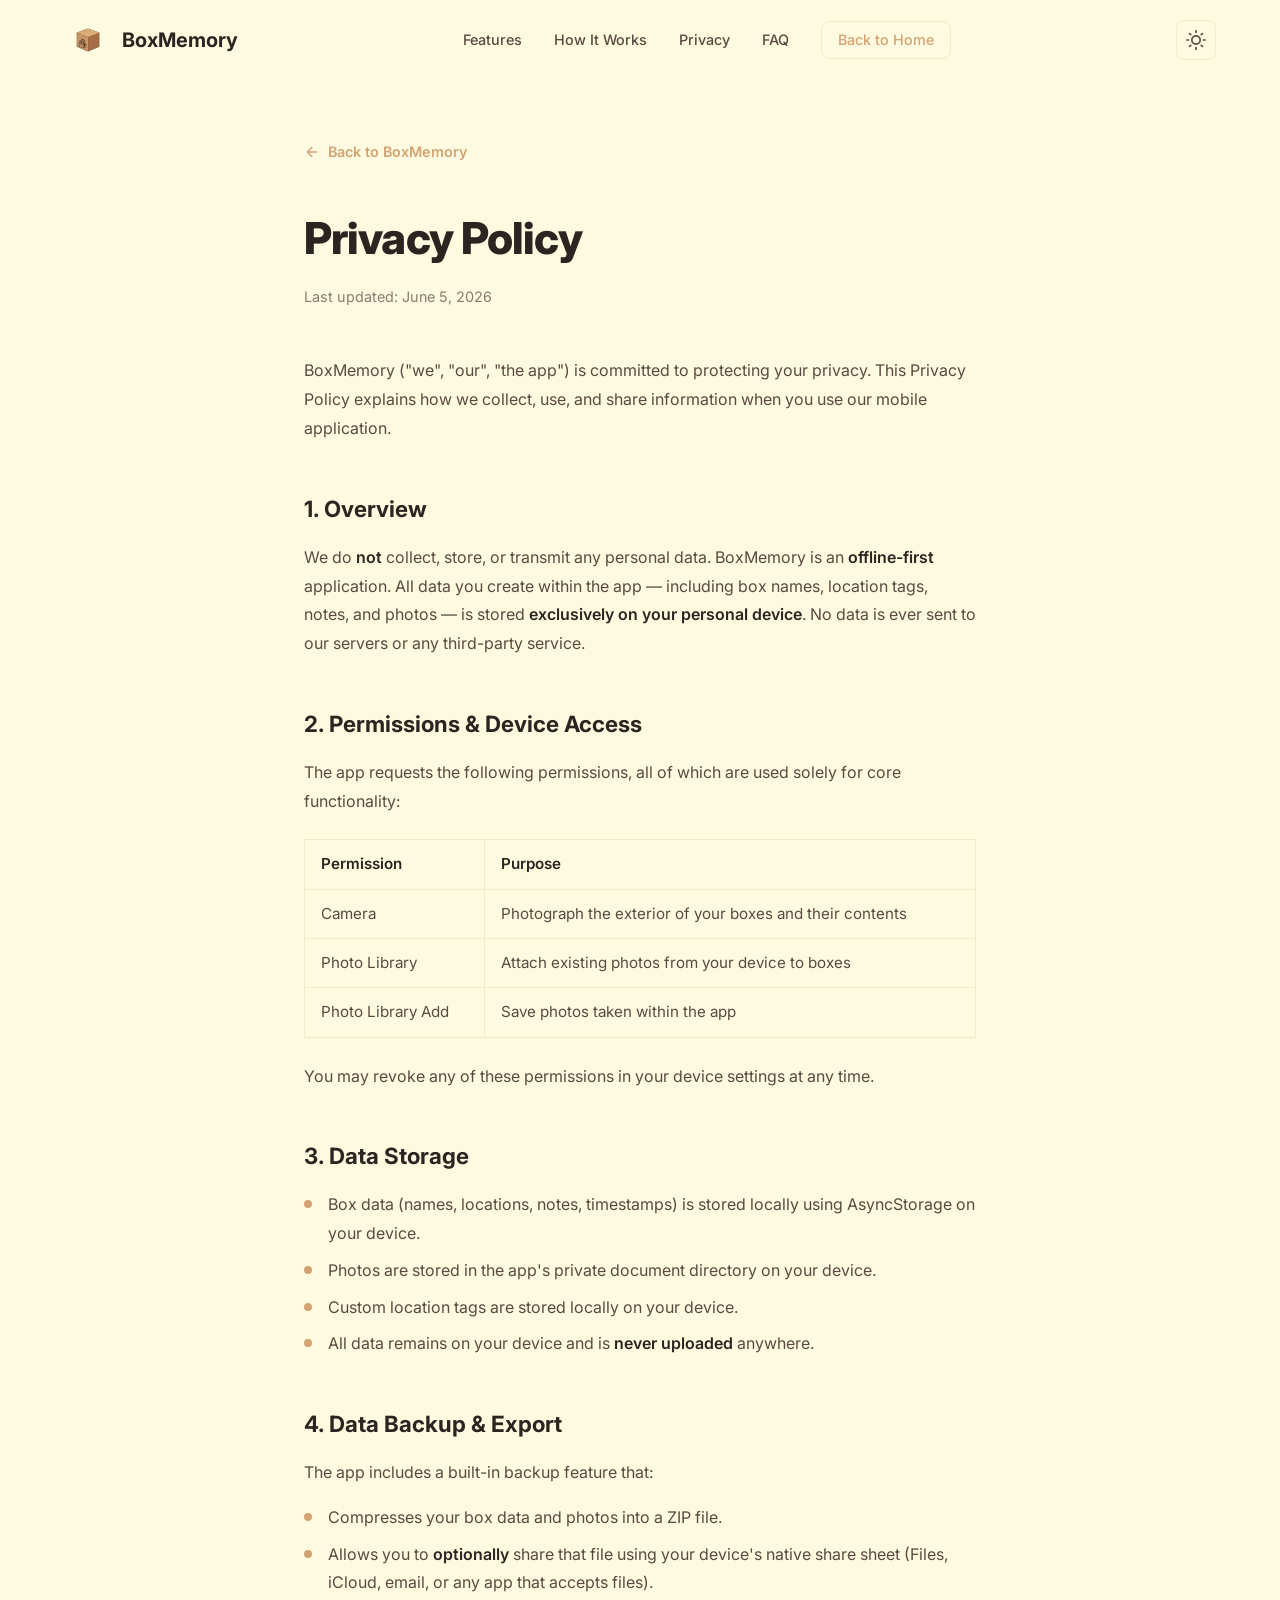
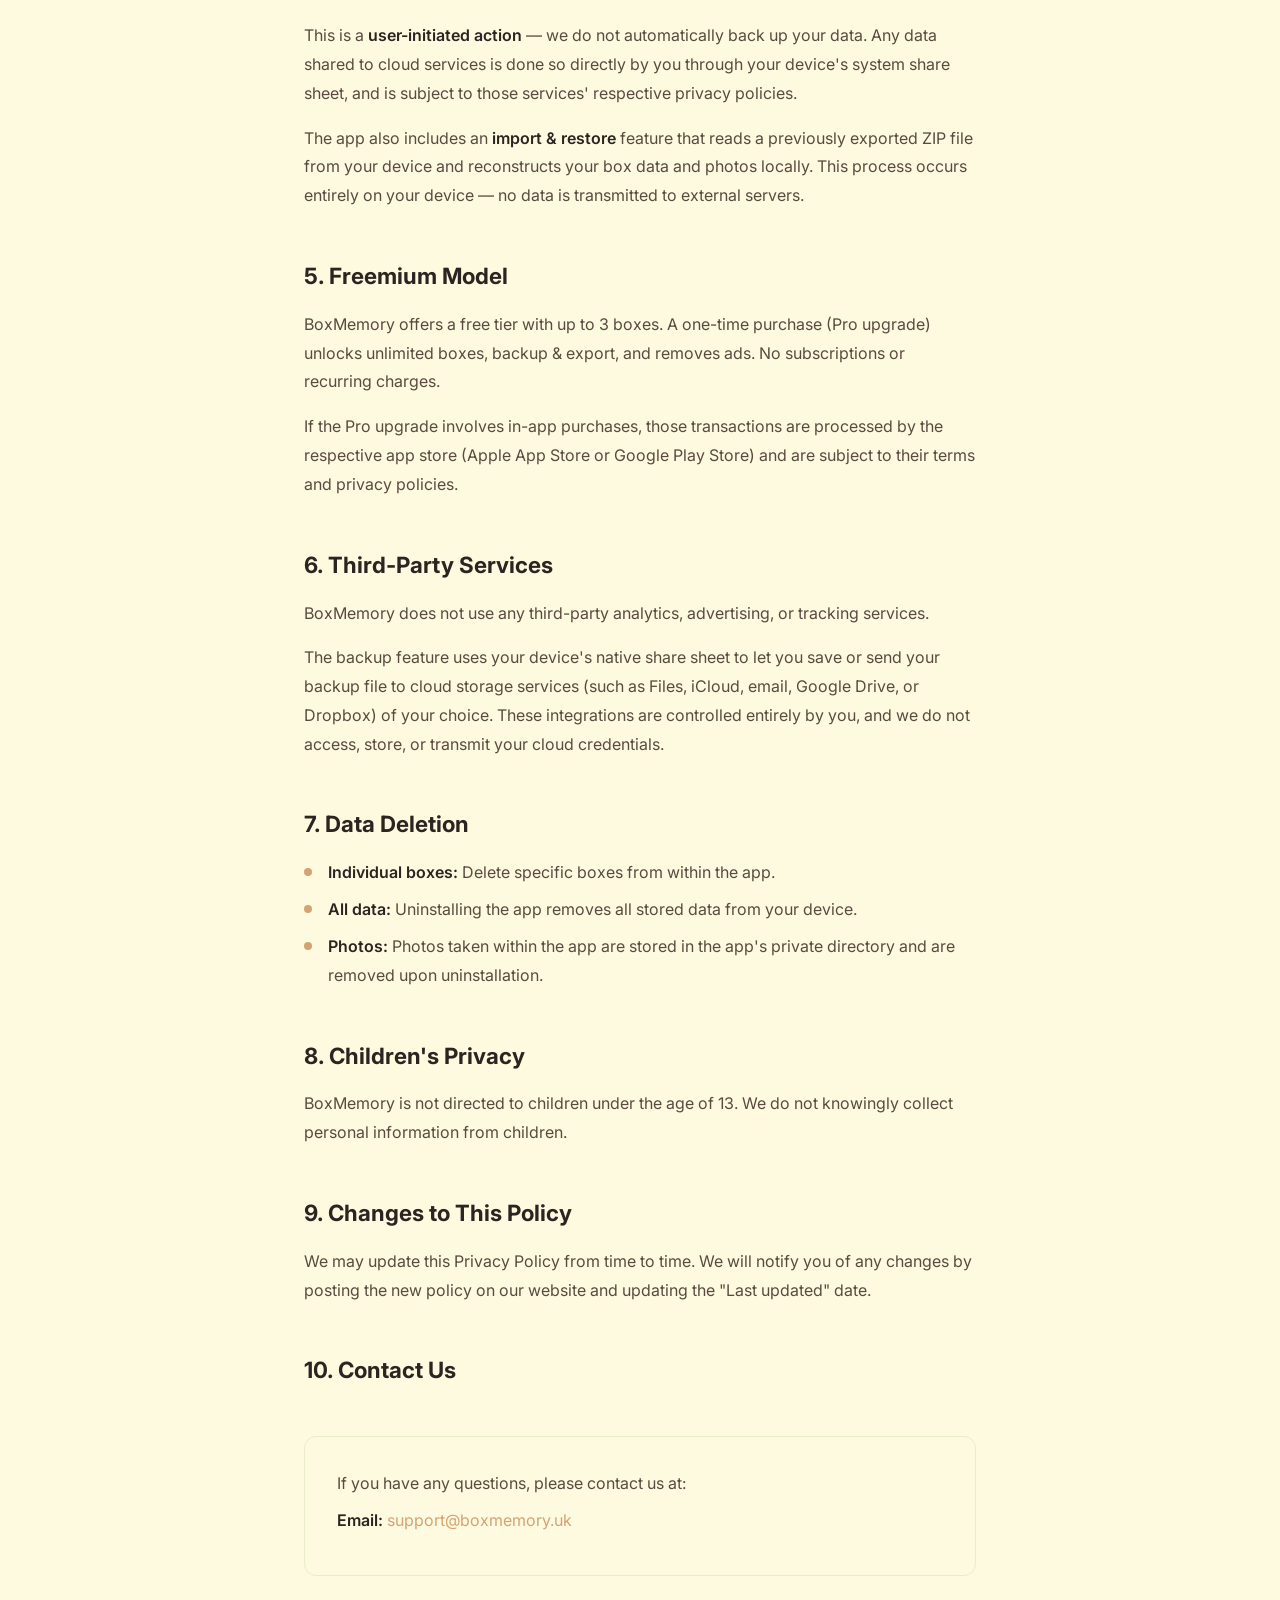
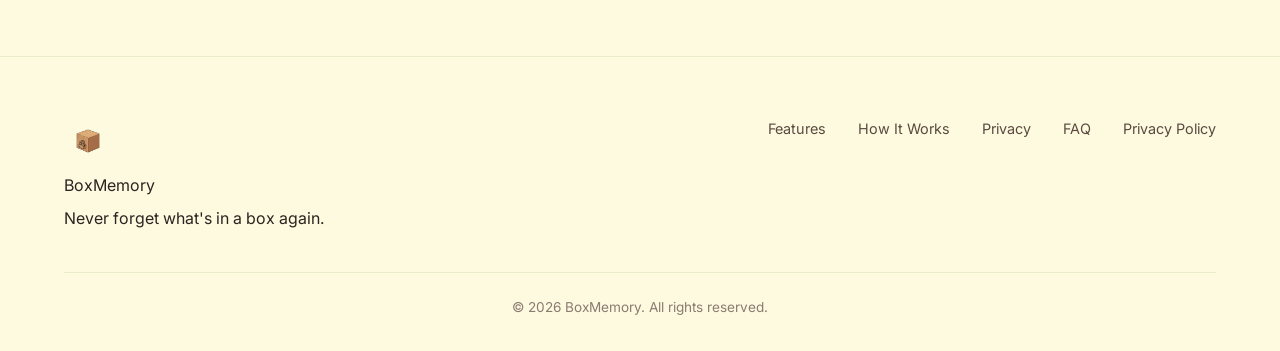
==== privacy-policy.html @ 11c99234 "Initial commit: BoxMemory landing page" ====
<!DOCTYPE html>
<html lang="en">
<head>
    <meta charset="UTF-8">
    <meta name="viewport" content="width=device-width, initial-scale=1.0">
    <title>Privacy Policy — BoxMemory</title>
    <meta name="description" content="BoxMemory Privacy Policy. Learn how we handle your data.">
    <link rel="preconnect" href="https://fonts.googleapis.com">
    <link rel="preconnect" href="https://fonts.gstatic.com" crossorigin>
    <link href="https://fonts.googleapis.com/css2?family=Inter:wght@400;500;600;700;800&display=swap" rel="stylesheet">
    <link rel="stylesheet" href="styles.css">
    <link rel="icon" href="favicon.ico">
    <meta name="theme-color" content="#f5f0ea">
    <meta name="apple-mobile-web-app-status-bar-style" content="black-translucent">
    <meta name="msapplication-TileColor" content="#f5f0ea">
    <style>
        .privacy-policy-page {
            padding: 140px 0 80px;
            min-height: 100vh;
        }

        .privacy-policy-container {
            max-width: 720px;
            margin: 0 auto;
            padding: 0 24px;
        }

        .privacy-policy-back {
            display: inline-flex;
            align-items: center;
            gap: 8px;
            color: var(--accent);
            font-size: 0.9rem;
            font-weight: 600;
            margin-bottom: 40px;
            transition: var(--transition);
        }

        .privacy-policy-back:hover {
            color: var(--accent-light);
        }

        .privacy-policy-title {
            font-size: clamp(2rem, 4vw, 2.75rem);
            font-weight: 800;
            letter-spacing: -0.02em;
            margin-bottom: 12px;
        }

        .privacy-policy-updated {
            font-size: 0.9rem;
            color: var(--text-muted);
            margin-bottom: 48px;
        }

        .privacy-policy-content h2 {
            font-size: 1.4rem;
            font-weight: 700;
            margin-top: 48px;
            margin-bottom: 16px;
            color: var(--text-primary);
        }

        .privacy-policy-content p {
            font-size: 1rem;
            color: var(--text-secondary);
            line-height: 1.8;
            margin-bottom: 16px;
        }

        .privacy-policy-content ul {
            list-style: none;
            padding: 0;
            margin-bottom: 24px;
        }

        .privacy-policy-content ul li {
            position: relative;
            padding-left: 24px;
            font-size: 1rem;
            color: var(--text-secondary);
            line-height: 1.8;
            margin-bottom: 8px;
        }

        .privacy-policy-content ul li::before {
            content: '';
            position: absolute;
            left: 0;
            top: 10px;
            width: 8px;
            height: 8px;
            background: var(--accent);
            border-radius: 50%;
        }

        .privacy-policy-content strong {
            color: var(--text-primary);
            font-weight: 600;
        }

        .privacy-policy-content table {
            width: 100%;
            border-collapse: collapse;
            margin: 24px 0;
            font-size: 0.95rem;
        }

        .privacy-policy-content th {
            text-align: left;
            padding: 12px 16px;
            background: var(--bg-card);
            color: var(--text-primary);
            font-weight: 600;
            border: 1px solid var(--border);
        }

        .privacy-policy-content td {
            padding: 12px 16px;
            border: 1px solid var(--border);
            color: var(--text-secondary);
        }

        .privacy-policy-contact {
            margin-top: 48px;
            padding: 32px;
            background: var(--bg-card);
            border: 1px solid var(--border);
            border-radius: var(--radius-md);
        }

        .privacy-policy-contact p {
            margin-bottom: 8px;
        }

        .privacy-policy-contact a {
            color: var(--accent);
            transition: var(--transition);
        }

        .privacy-policy-contact a:hover {
            color: var(--accent-light);
        }

        @media (max-width: 768px) {
            .privacy-policy-page {
                padding: 120px 0 60px;
            }

            .privacy-policy-content table {
                font-size: 0.85rem;
            }

            .privacy-policy-content th,
            .privacy-policy-content td {
                padding: 10px 12px;
            }

            .privacy-policy-contact {
                padding: 24px;
            }
        }
    </style>
</head>
<body>
    <!-- Navigation (same as main page) -->
    <nav class="nav">
        <div class="nav-container">
            <a href="index.html" class="nav-logo">
                <img src="assets/logo_pixel.png" alt="BoxMemory" class="nav-logo-img">
                <span class="nav-logo-text">BoxMemory</span>
            </a>
            <div class="nav-links">
                <a href="index.html#features">Features</a>
                <a href="index.html#how-it-works">How It Works</a>
                <a href="index.html#privacy">Privacy</a>
                <a href="index.html#faq">FAQ</a>
                <a href="index.html" class="nav-link-privacy">Back to Home</a>
            </div>
            <button class="theme-toggle" aria-label="Toggle theme">
                <svg class="theme-icon-sun" width="20" height="20" viewBox="0 0 24 24" fill="none" stroke="currentColor" stroke-width="2" stroke-linecap="round" stroke-linejoin="round"><circle cx="12" cy="12" r="5"/><line x1="12" y1="1" x2="12" y2="3"/><line x1="12" y1="21" x2="12" y2="23"/><line x1="4.22" y1="4.22" x2="5.64" y2="5.64"/><line x1="18.36" y1="18.36" x2="19.78" y2="19.78"/><line x1="1" y1="12" x2="3" y2="12"/><line x1="21" y1="12" x2="23" y2="12"/><line x1="4.22" y1="19.78" x2="5.64" y2="18.36"/><line x1="18.36" y1="5.64" x2="19.78" y2="4.22"/></svg>
                <svg class="theme-icon-moon" width="20" height="20" viewBox="0 0 24 24" fill="none" stroke="currentColor" stroke-width="2" stroke-linecap="round" stroke-linejoin="round"><path d="M21 12.79A9 9 0 1 1 11.21 3 7 7 0 0 0 21 12.79z"/></svg>
            </button>
            <button class="nav-toggle" aria-label="Toggle menu">
                <span></span>
                <span></span>
                <span></span>
            </button>
        </div>
    </nav>

    <div class="privacy-policy-page">
        <div class="privacy-policy-container">
            <a href="index.html" class="privacy-policy-back">
                <svg width="16" height="16" viewBox="0 0 24 24" fill="none" stroke="currentColor" stroke-width="2" stroke-linecap="round" stroke-linejoin="round"><path d="M19 12H5M12 19l-7-7 7-7"/></svg>
                Back to BoxMemory
            </a>

            <h1 class="privacy-policy-title">Privacy Policy</h1>
            <p class="privacy-policy-updated">Last updated: June 5, 2026</p>

            <div class="privacy-policy-content">
                <p>BoxMemory ("we", "our", "the app") is committed to protecting your privacy. This Privacy Policy explains how we collect, use, and share information when you use our mobile application.</p>

                <h2>1. Overview</h2>
                <p>We do <strong>not</strong> collect, store, or transmit any personal data. BoxMemory is an <strong>offline-first</strong> application. All data you create within the app — including box names, location tags, notes, and photos — is stored <strong>exclusively on your personal device</strong>. No data is ever sent to our servers or any third-party service.</p>

                <h2>2. Permissions &amp; Device Access</h2>
                <p>The app requests the following permissions, all of which are used solely for core functionality:</p>
                <table>
                    <thead>
                        <tr>
                            <th>Permission</th>
                            <th>Purpose</th>
                        </tr>
                    </thead>
                    <tbody>
                        <tr>
                            <td>Camera</td>
                            <td>Photograph the exterior of your boxes and their contents</td>
                        </tr>
                        <tr>
                            <td>Photo Library</td>
                            <td>Attach existing photos from your device to boxes</td>
                        </tr>
                        <tr>
                            <td>Photo Library Add</td>
                            <td>Save photos taken within the app</td>
                        </tr>
                    </tbody>
                </table>
                <p>You may revoke any of these permissions in your device settings at any time.</p>

                <h2>3. Data Storage</h2>
                <ul>
                    <li>Box data (names, locations, notes, timestamps) is stored locally using AsyncStorage on your device.</li>
                    <li>Photos are stored in the app's private document directory on your device.</li>
                    <li>Custom location tags are stored locally on your device.</li>
                    <li>All data remains on your device and is <strong>never uploaded</strong> anywhere.</li>
                </ul>

                <h2>4. Data Backup &amp; Export</h2>
                <p>The app includes a built-in backup feature that:</p>
                <ul>
                    <li>Compresses your box data and photos into a ZIP file.</li>
                    <li>Allows you to <strong>optionally</strong> share that file using your device's native share sheet (Files, iCloud, email, or any app that accepts files).</li>
                </ul>
                <p>This is a <strong>user-initiated action</strong> — we do not automatically back up your data. Any data shared to cloud services is done so directly by you through your device's system share sheet, and is subject to those services' respective privacy policies.</p>
                <p>The app also includes an <strong>import &amp; restore</strong> feature that reads a previously exported ZIP file from your device and reconstructs your box data and photos locally. This process occurs entirely on your device — no data is transmitted to external servers.</p>

                <h2>5. Freemium Model</h2>
                <p>BoxMemory offers a free tier with up to 3 boxes. A one-time purchase (Pro upgrade) unlocks unlimited boxes, backup & export, and removes ads. No subscriptions or recurring charges.</p>
                <p>If the Pro upgrade involves in-app purchases, those transactions are processed by the respective app store (Apple App Store or Google Play Store) and are subject to their terms and privacy policies.</p>

                <h2>6. Third-Party Services</h2>
                <p>BoxMemory does not use any third-party analytics, advertising, or tracking services.</p>
                <p>The backup feature uses your device's native share sheet to let you save or send your backup file to cloud storage services (such as Files, iCloud, email, Google Drive, or Dropbox) of your choice. These integrations are controlled entirely by you, and we do not access, store, or transmit your cloud credentials.</p>

                <h2>7. Data Deletion</h2>
                <ul>
                    <li><strong>Individual boxes:</strong> Delete specific boxes from within the app.</li>
                    <li><strong>All data:</strong> Uninstalling the app removes all stored data from your device.</li>
                    <li><strong>Photos:</strong> Photos taken within the app are stored in the app's private directory and are removed upon uninstallation.</li>
                </ul>

                <h2>8. Children's Privacy</h2>
                <p>BoxMemory is not directed to children under the age of 13. We do not knowingly collect personal information from children.</p>

                <h2>9. Changes to This Policy</h2>
                <p>We may update this Privacy Policy from time to time. We will notify you of any changes by posting the new policy on our website and updating the "Last updated" date.</p>

                <h2>10. Contact Us</h2>
                <div class="privacy-policy-contact">
                    <p>If you have any questions, please contact us at:</p>
                    <p><strong>Email:</strong> <a href="mailto:support@boxmemory.uk">support@boxmemory.uk</a></p>
                </div>
            </div>
        </div>
    </div>

    <!-- Footer -->
    <footer class="footer">
        <div class="container">
            <div class="footer-content">
                <div class="footer-brand">
                    <img src="assets/logo_pixel.png" alt="BoxMemory" class="nav-logo-img">
                    <span class="nav-logo-text">BoxMemory</span>
                    <span class="nav-logo-text">Never forget what's in a box again.</span>
                </div>
                <div class="footer-links">
                    <a href="index.html#features">Features</a>
                    <a href="index.html#how-it-works">How It Works</a>
                    <a href="index.html#privacy">Privacy</a>
                    <a href="index.html#faq">FAQ</a>
                    <a href="privacy-policy.html">Privacy Policy</a>
                </div>
            </div>
            <div class="footer-bottom">
                <p>&copy; 2026 BoxMemory. All rights reserved.</p>
            </div>
        </div>
    </footer>

    <script src="script.js"></script>
</body>
</html>
---- styles.css ----
/* ─── Reset & Base ─── */
*, *::before, *::after {
    margin: 0;
    padding: 0;
    box-sizing: border-box;
}

:root {
    /* Dark theme (default) — matches app's DARK palette */
    --bg-primary: #1a1816;
    --bg-secondary: #2a2520;
    --bg-card: #2a2520;
    --bg-card-hover: #332e2a;
    --text-primary: #ccd5ae;
    --text-secondary: #9a9a7e;
    --text-muted: #6b6b58;
    --text-placeholder: #6b6b58;
    --accent: #d4a373;
    --accent-light: #e8c49a;
    --accent-dark: #b8895a;
    --accent-fg: #1a1816;
    --border: #3d3835;
    --border-hover: rgba(212, 163, 115, 0.35);
    --tag-bg: #3d3835;
    --tag-active-bg: #d4a373;
    --tag-active-text: #1a1816;
    --tag-text: #9a9a7e;
    --search-bg: #2a2520;
    --header-bg: #2a2520;
    --danger: #FF6B6B;
    --shadow-sm: 0 2px 8px rgba(0, 0, 0, 0.3);
    --shadow-md: 0 8px 32px rgba(0, 0, 0, 0.4);
    --shadow-lg: 0 16px 64px rgba(0, 0, 0, 0.5);
    --shadow-glow: 0 0 40px rgba(212, 163, 115, 0.15);
    --radius-sm: 8px;
    --radius-md: 12px;
    --radius-lg: 20px;
    --radius-xl: 28px;
    --font: 'Inter', -apple-system, BlinkMacSystemFont, 'Segoe UI', sans-serif;
    --transition: 0.3s cubic-bezier(0.4, 0, 0.2, 1);
}

/* Light theme — matches app's LIGHT palette */
[data-theme="light"] {
    --bg-primary: #fefae0;
    --bg-secondary: #faedcd;
    --bg-card: #fefae0;
    --bg-card-hover: #f5e6c8;
    --text-primary: #2a2520;
    --text-secondary: #5a4a40;
    --text-muted: #8b7b70;
    --text-placeholder: #b3a090;
    --accent: #d4a373;
    --accent-light: #e8c49a;
    --accent-dark: #b8895a;
    --accent-fg: #fefae0;
    --border: #e9edc9;
    --border-hover: rgba(212, 163, 115, 0.5);
    --tag-bg: #e9edc9;
    --tag-active-bg: #d4a373;
    --tag-active-text: #fefae0;
    --tag-text: #5a4a40;
    --search-bg: #e9edc9;
    --header-bg: #faedcd;
    --danger: #E74C3C;
    --shadow-sm: 0 2px 8px rgba(42, 37, 32, 0.08);
    --shadow-md: 0 8px 32px rgba(42, 37, 32, 0.1);
    --shadow-lg: 0 16px 64px rgba(42, 37, 32, 0.12);
    --shadow-glow: 0 0 40px rgba(212, 163, 115, 0.12);
}

html {
    scroll-behavior: smooth;
    -webkit-font-smoothing: antialiased;
    -moz-osx-font-smoothing: grayscale;
}

body {
    font-family: var(--font);
    background: var(--bg-primary);
    color: var(--text-primary);
    line-height: 1.6;
    overflow-x: hidden;
    transition: background 0.4s ease, color 0.4s ease;
}

a {
    text-decoration: none;
    color: inherit;
}

img {
    max-width: 100%;
}

.container {
    max-width: 1200px;
    margin: 0 auto;
    padding: 0 24px;
}

/* ─── Navigation ─── */
.nav {
    position: fixed;
    top: 0;
    left: 0;
    right: 0;
    z-index: 1000;
    padding: 16px 0;
    transition: var(--transition);
    background: transparent;
}

.nav.scrolled {
    background: var(--bg-secondary);
    backdrop-filter: blur(20px);
    -webkit-backdrop-filter: blur(20px);
    border-bottom: 1px solid var(--border);
    padding: 12px 0;
}

.nav-container {
    max-width: 1200px;
    margin: 0 auto;
    padding: 0 24px;
    display: flex;
    align-items: center;
    justify-content: space-between;
}

.nav-logo {
    display: flex;
    align-items: center;
    gap: 10px;
    font-size: 1.25rem;
    font-weight: 700;
    color: var(--text-primary);
    transition: var(--transition);
}

.nav-logo-img {
    width: 48px;
    height: 48px;
    object-fit: contain;
    flex-shrink: 0;
}

.nav-logo:hover {
    color: var(--accent);
}

.nav-links {
    display: flex;
    align-items: center;
    gap: 32px;
}

.nav-links a {
    font-size: 0.9rem;
    font-weight: 500;
    color: var(--text-secondary);
    transition: var(--transition);
    position: relative;
}

.nav-links a::after {
    content: '';
    position: absolute;
    bottom: -4px;
    left: 0;
    width: 0;
    height: 2px;
    background: var(--accent);
    transition: var(--transition);
}

.nav-links a:hover {
    color: var(--text-primary);
}

.nav-links a:hover::after {
    width: 100%;
}

.nav-link-privacy {
    color: var(--accent) !important;
    border: 1px solid var(--border);
    padding: 6px 16px;
    border-radius: var(--radius-sm);
    transition: var(--transition);
}

.nav-link-privacy::after {
    display: none !important;
}

.nav-link-privacy:hover {
    background: var(--border);
    color: var(--accent-light) !important;
}

.nav-cta {
    display: none;
}

.nav-toggle {
    display: none;
    flex-direction: column;
    gap: 5px;
    background: none;
    border: none;
    cursor: pointer;
    padding: 4px;
}

.nav-toggle span {
    width: 24px;
    height: 2px;
    background: var(--text-primary);
    border-radius: 2px;
    transition: var(--transition);
}

/* ─── Theme Toggle ─── */
.theme-toggle {
    display: flex;
    align-items: center;
    justify-content: center;
    width: 40px;
    height: 40px;
    background: none;
    border: 1px solid var(--border);
    border-radius: var(--radius-sm);
    cursor: pointer;
    color: var(--text-secondary);
    transition: var(--transition);
    padding: 0;
}

.theme-toggle:hover {
    border-color: var(--accent);
    color: var(--accent);
}

.theme-icon-sun,
.theme-icon-moon {
    transition: var(--transition);
}

/* Default (dark) state: show moon, hide sun */
.theme-icon-sun {
    display: none;
}

.theme-icon-moon {
    display: block;
}

/* Light state: show sun, hide moon */
[data-theme="light"] .theme-icon-sun {
    display: block;
}

[data-theme="light"] .theme-icon-moon {
    display: none;
}

/* ─── Hero Section ─── */
.hero {
    position: relative;
    min-height: 100vh;
    display: flex;
    align-items: center;
    padding: 120px 0 80px;
    overflow: hidden;
}

.hero-logo {
    width: 140px;
    height: 140px;
    object-fit: contain;
    margin-bottom: 24px;
}

.hero-bg-shapes {
    position: absolute;
    inset: 0;
    pointer-events: none;
    overflow: hidden;
}

.hero-shape {
    position: absolute;
    border-radius: 50%;
    filter: blur(80px);
    opacity: 0.4;
}

.hero-shape-1 {
    width: 500px;
    height: 500px;
    background: radial-gradient(circle, rgba(212, 165, 116, 0.2), transparent);
    top: -100px;
    right: -100px;
}

.hero-shape-2 {
    width: 400px;
    height: 400px;
    background: radial-gradient(circle, rgba(184, 137, 90, 0.15), transparent);
    bottom: -50px;
    left: -100px;
}

.hero-shape-3 {
    width: 300px;
    height: 300px;
    background: radial-gradient(circle, rgba(232, 196, 154, 0.1), transparent);
    top: 50%;
    left: 50%;
    transform: translate(-50%, -50%);
}

.hero-container {
    max-width: 1200px;
    margin: 0 auto;
    padding: 0 24px;
    display: grid;
    grid-template-columns: 1fr 1fr;
    gap: 60px;
    align-items: center;
    position: relative;
    z-index: 1;
}

.hero-badge {
    display: inline-flex;
    align-items: center;
    gap: 8px;
    padding: 8px 16px;
    background: rgba(212, 165, 116, 0.1);
    border: 1px solid var(--border);
    border-radius: 100px;
    font-size: 0.85rem;
    font-weight: 500;
    color: var(--accent);
    margin-bottom: 24px;
}

.hero-badge-dot {
    width: 8px;
    height: 8px;
    background: var(--accent);
    border-radius: 50%;
    animation: pulse 2s ease-in-out infinite;
}

@keyframes pulse {
    0%, 100% { opacity: 1; transform: scale(1); }
    50% { opacity: 0.5; transform: scale(0.8); }
}

.hero-title {
    font-size: clamp(2.5rem, 5vw, 4rem);
    font-weight: 800;
    line-height: 1.1;
    letter-spacing: -0.03em;
    margin-bottom: 20px;
}

.hero-title-highlight {
    background: linear-gradient(135deg, var(--accent), var(--accent-light));
    -webkit-background-clip: text;
    -webkit-text-fill-color: transparent;
    background-clip: text;
}

.hero-subtitle {
    font-size: 1.15rem;
    color: var(--text-secondary);
    line-height: 1.7;
    margin-bottom: 36px;
    max-width: 520px;
}

.hero-actions {
    display: flex;
    gap: 16px;
    margin-bottom: 48px;
    flex-wrap: wrap;
}

.btn {
    display: inline-flex;
    align-items: center;
    gap: 8px;
    padding: 14px 28px;
    border-radius: var(--radius-md);
    font-size: 0.95rem;
    font-weight: 600;
    font-family: var(--font);
    cursor: pointer;
    transition: var(--transition);
    border: none;
}

.btn-primary {
    background: linear-gradient(135deg, var(--accent), var(--accent-dark));
    color: var(--bg-primary);
    box-shadow: 0 4px 20px rgba(212, 165, 116, 0.3);
}

.btn-primary:hover {
    transform: translateY(-2px);
    box-shadow: 0 8px 32px rgba(212, 165, 116, 0.4);
}

.btn-secondary {
    background: var(--bg-card);
    color: var(--text-primary);
    border: 1px solid var(--border);
}

.btn-secondary:hover {
    background: var(--bg-card-hover);
    border-color: var(--border-hover);
}

.btn-outline {
    display: inline-flex;
    align-items: center;
    gap: 8px;
    padding: 12px 24px;
    background: transparent;
    color: var(--accent);
    border: 1px solid var(--border);
    border-radius: var(--radius-md);
    font-size: 0.9rem;
    font-weight: 600;
    font-family: var(--font);
    cursor: pointer;
    transition: var(--transition);
}

.btn-outline:hover {
    background: rgba(212, 165, 116, 0.1);
    border-color: var(--accent);
}

.hero-stats {
    display: flex;
    gap: 32px;
}

.hero-stat {
    display: flex;
    flex-direction: column;
}

.hero-stat-value {
    font-size: 1.5rem;
    font-weight: 700;
    color: var(--accent);
}

.hero-stat-label {
    font-size: 0.8rem;
    color: var(--text-muted);
    text-transform: uppercase;
    letter-spacing: 0.05em;
}

.hero-stat-divider {
    width: 1px;
    background: var(--border);
    align-self: stretch;
}

/* ─── Phone Mockup ─── */
.hero-visual {
    display: flex;
    justify-content: center;
    align-items: center;
}

.hero-phone {
    width: 280px;
    height: 560px;
    background: #1a1a1a;
    border-radius: 55px;
    border: 2px solid #3a3a3a;
    padding: 10px;
    box-shadow: 0 0 0 1px #000, 0 20px 60px rgba(0, 0, 0, 0.35), inset 0 0 0 1px rgba(255, 255, 255, 0.05);
    position: relative;
}



.phone-screen {
    background: #000;
    border-radius: 46px;
    height: 100%;
    overflow: hidden;
    margin-top: 1px;
    position: relative;
}

.phone-screen-img {
    width: 100%;
    height: 100%;
    object-fit: cover;
    object-position: top center;
    display: block;
}

.phone-screen-header {
    display: flex;
    justify-content: space-between;
    align-items: center;
    padding: 16px 16px 12px;
    border-bottom: 1px solid var(--border);
}

.phone-screen-title {
    font-size: 0.9rem;
    font-weight: 700;
    color: var(--text-primary);
}

.phone-screen-search {
    font-size: 1rem;
}

.phone-box-list {
    padding: 8px;
}

.phone-box-item {
    display: flex;
    align-items: center;
    gap: 12px;
    padding: 10px 12px;
    border-radius: var(--radius-sm);
    margin-bottom: 4px;
    transition: var(--transition);
}

.phone-box-item:hover {
    background: var(--bg-card);
}

.phone-box-thumb {
    width: 48px;
    height: 48px;
    border-radius: var(--radius-sm);
    flex-shrink: 0;
}

.thumb-1 { background: linear-gradient(135deg, #4a3728, #6b5240); }
.thumb-2 { background: linear-gradient(135deg, #3a4a3a, #5a6b5a); }
.thumb-3 { background: linear-gradient(135deg, #4a3a4a, #6b5a6b); }
.thumb-4 { background: linear-gradient(135deg, #3a3a4a, #5a5a6b); }

.phone-box-info {
    display: flex;
    flex-direction: column;
    min-width: 0;
}

.phone-box-name {
    font-size: 0.85rem;
    font-weight: 600;
    color: var(--text-primary);
    white-space: nowrap;
    overflow: hidden;
    text-overflow: ellipsis;
}

.phone-box-location {
    font-size: 0.75rem;
    color: var(--text-muted);
}

/* ─── Section Shared ─── */
.section-tag {
    display: inline-block;
    padding: 6px 14px;
    background: rgba(212, 165, 116, 0.1);
    border: 1px solid var(--border);
    border-radius: 100px;
    font-size: 0.8rem;
    font-weight: 600;
    color: var(--accent);
    text-transform: uppercase;
    letter-spacing: 0.08em;
    margin-bottom: 16px;
}

.section-header {
    text-align: center;
    margin-bottom: 64px;
}

.section-title {
    font-size: clamp(2rem, 4vw, 2.75rem);
    font-weight: 800;
    letter-spacing: -0.02em;
    margin-bottom: 16px;
}

.section-subtitle {
    font-size: 1.1rem;
    color: var(--text-secondary);
    max-width: 600px;
    margin: 0 auto;
}

/* ─── Features Section ─── */
.features {
    padding: 100px 0;
    background: var(--bg-secondary);
}

.features-grid {
    display: grid;
    grid-template-columns: repeat(3, 1fr);
    gap: 24px;
}

.feature-card {
    background: var(--bg-card);
    border: 1px solid var(--border);
    border-radius: var(--radius-lg);
    padding: 32px;
    transition: var(--transition);
    position: relative;
    overflow: hidden;
}

.feature-card::before {
    content: '';
    position: absolute;
    top: 0;
    left: 0;
    right: 0;
    height: 3px;
    background: linear-gradient(90deg, transparent, var(--accent), transparent);
    opacity: 0;
    transition: var(--transition);
}

.feature-card:hover {
    border-color: var(--border-hover);
    transform: translateY(-4px);
    box-shadow: var(--shadow-md);
}

.feature-card:hover::before {
    opacity: 1;
}

.feature-icon {
    width: 56px;
    height: 56px;
    display: flex;
    align-items: center;
    justify-content: center;
    background: rgba(212, 165, 116, 0.1);
    border-radius: var(--radius-md);
    margin-bottom: 20px;
    color: var(--accent);
}

.feature-title {
    font-size: 1.15rem;
    font-weight: 700;
    margin-bottom: 10px;
}

.feature-desc {
    font-size: 0.95rem;
    color: var(--text-secondary);
    line-height: 1.6;
}

/* ─── How It Works ─── */
.how-it-works {
    padding: 100px 0;
}

.steps {
    max-width: 700px;
    margin: 0 auto;
}

.step {
    display: flex;
    gap: 24px;
    align-items: flex-start;
}

.step-number {
    width: 56px;
    height: 56px;
    flex-shrink: 0;
    display: flex;
    align-items: center;
    justify-content: center;
    background: linear-gradient(135deg, var(--accent), var(--accent-dark));
    color: var(--bg-primary);
    font-size: 1.25rem;
    font-weight: 800;
    border-radius: 50%;
}

.step-content {
    padding-top: 8px;
}

.step-title {
    font-size: 1.25rem;
    font-weight: 700;
    margin-bottom: 8px;
}

.step-desc {
    font-size: 1rem;
    color: var(--text-secondary);
    line-height: 1.7;
}

.step-connector {
    width: 2px;
    height: 40px;
    margin-left: 27px;
    background: linear-gradient(to bottom, var(--accent), transparent);
}

/* ─── Privacy Section ─── */
.privacy {
    padding: 100px 0;
    background: var(--bg-secondary);
}

.privacy-container {
    display: grid;
    grid-template-columns: 1.2fr 1fr;
    gap: 60px;
    align-items: center;
}

.privacy-desc {
    font-size: 1.1rem;
    color: var(--text-secondary);
    line-height: 1.7;
    margin-bottom: 32px;
}

.privacy-badges {
    display: grid;
    grid-template-columns: 1fr 1fr;
    gap: 16px;
    margin-bottom: 36px;
}

.privacy-badge {
    display: flex;
    align-items: center;
    gap: 12px;
    padding: 16px;
    background: var(--bg-card);
    border: 1px solid var(--border);
    border-radius: var(--radius-md);
    transition: var(--transition);
}

.privacy-badge:hover {
    border-color: var(--border-hover);
}

.privacy-badge-icon {
    font-size: 1.5rem;
}

.privacy-badge-text {
    font-size: 0.9rem;
    font-weight: 600;
    color: var(--text-primary);
}

.privacy-visual {
    display: flex;
    justify-content: center;
    align-items: center;
}

.privacy-shield {
    width: 280px;
    height: 280px;
    display: flex;
    align-items: center;
    justify-content: center;
    background: radial-gradient(circle, rgba(212, 165, 116, 0.08), transparent);
    border-radius: 50%;
    color: var(--accent);
    animation: float 6s ease-in-out infinite;
}

@keyframes float {
    0%, 100% { transform: translateY(0); }
    50% { transform: translateY(-16px); }
}

/* ─── Download Section ─── */
.download {
    padding: 100px 0;
    position: relative;
    overflow: hidden;
}

.download::before {
    content: '';
    position: absolute;
    inset: 0;
    background: radial-gradient(ellipse at center, rgba(212, 165, 116, 0.06), transparent 70%);
    pointer-events: none;
}

.download-content {
    text-align: center;
    position: relative;
    z-index: 1;
}

.download-title {
    font-size: clamp(2rem, 4vw, 3rem);
    font-weight: 800;
    letter-spacing: -0.02em;
    margin-bottom: 16px;
}

.download-subtitle {
    font-size: 1.15rem;
    color: var(--text-secondary);
    margin-bottom: 48px;
    max-width: 500px;
    margin-left: auto;
    margin-right: auto;
}

.download-buttons {
    display: flex;
    gap: 20px;
    justify-content: center;
    flex-wrap: wrap;
}

.download-btn {
    display: flex;
    align-items: center;
    gap: 14px;
    padding: 16px 28px;
    background: var(--bg-card);
    border: 1px solid var(--border);
    border-radius: var(--radius-md);
    transition: var(--transition);
    min-width: 220px;
}

.download-btn:hover {
    border-color: var(--accent);
    background: var(--bg-card-hover);
    transform: translateY(-2px);
    box-shadow: var(--shadow-md);
}

.download-btn svg {
    flex-shrink: 0;
    color: var(--accent);
}

.download-btn-subtitle {
    display: block;
    font-size: 0.7rem;
    color: var(--text-muted);
    text-transform: uppercase;
    letter-spacing: 0.05em;
}

.download-btn-title {
    display: block;
    font-size: 1.05rem;
    font-weight: 700;
    color: var(--text-primary);
}

.download-btn-badge {
    position: absolute;
    top: -8px;
    right: -8px;
    background: var(--accent);
    color: var(--accent-fg);
    font-size: 0.6rem;
    font-weight: 700;
    padding: 2px 6px;
    border-radius: 4px;
    text-transform: uppercase;
    letter-spacing: 0.05em;
}

.download-btn {
    position: relative;
}

.download-coming-soon {
    text-align: center;
    color: var(--text-muted);
    font-size: 0.9rem;
    margin-top: 16px;
}

/* ─── Pricing Section ─── */
.pricing {
    padding: 100px 0;
    background: var(--bg-primary);
}

.pricing-grid {
    display: grid;
    grid-template-columns: repeat(2, 1fr);
    gap: 32px;
    max-width: 800px;
    margin: 0 auto;
}

.pricing-card {
    background: var(--bg-card);
    border: 1px solid var(--border);
    border-radius: var(--radius-lg);
    padding: 40px 32px;
    transition: var(--transition);
    position: relative;
}

.pricing-card:hover {
    transform: translateY(-4px);
    box-shadow: var(--shadow-md);
}

.pricing-pro {
    border-color: var(--accent);
    box-shadow: var(--shadow-glow);
}

.pricing-badge {
    position: absolute;
    top: -14px;
    left: 50%;
    transform: translateX(-50%);
    background: var(--accent);
    color: var(--accent-fg);
    font-size: 0.75rem;
    font-weight: 700;
    padding: 4px 16px;
    border-radius: 20px;
    text-transform: uppercase;
    letter-spacing: 0.05em;
    white-space: nowrap;
}

.pricing-header {
    text-align: center;
    margin-bottom: 32px;
    padding-bottom: 32px;
    border-bottom: 1px solid var(--border);
}

.pricing-name {
    font-size: 1.5rem;
    font-weight: 700;
    margin-bottom: 16px;
    color: var(--text-primary);
}

.pricing-price {
    display: flex;
    align-items: baseline;
    justify-content: center;
    gap: 4px;
}

.pricing-amount {
    font-size: 3rem;
    font-weight: 800;
    color: var(--text-primary);
    letter-spacing: -0.02em;
}

.pricing-period {
    font-size: 1rem;
    color: var(--text-muted);
}

.pricing-features {
    list-style: none;
    padding: 0;
    margin: 0;
}

.pricing-features li {
    display: flex;
    align-items: center;
    gap: 12px;
    padding: 10px 0;
    font-size: 1rem;
    color: var(--text-secondary);
}

.pricing-features .check {
    color: var(--accent);
    font-weight: 700;
    font-size: 1.1rem;
}

.pricing-features .cross {
    color: var(--text-muted);
    font-size: 1rem;
}

.pricing-features li.disabled {
    opacity: 0.4;
}

@media (max-width: 768px) {
    .pricing-grid {
        grid-template-columns: 1fr;
        max-width: 360px;
    }
}

/* ─── FAQ Section ─── */
.faq {
    padding: 100px 0;
    background: var(--bg-secondary);
}

.faq-list {
    max-width: 720px;
    margin: 0 auto;
}

.faq-item {
    border-bottom: 1px solid var(--border);
}

.faq-question {
    width: 100%;
    display: flex;
    justify-content: space-between;
    align-items: center;
    padding: 24px 0;
    background: none;
    border: none;
    cursor: pointer;
    font-family: var(--font);
    text-align: left;
}

.faq-question span:first-child {
    font-size: 1.1rem;
    font-weight: 600;
    color: var(--text-primary);
    transition: var(--transition);
}

.faq-question:hover span:first-child {
    color: var(--accent);
}

.faq-icon {
    font-size: 1.5rem;
    color: var(--accent);
    transition: var(--transition);
    flex-shrink: 0;
    margin-left: 16px;
}

.faq-item.active .faq-icon {
    transform: rotate(45deg);
}

.faq-answer {
    max-height: 0;
    overflow: hidden;
    transition: max-height 0.4s ease, padding 0.4s ease;
}

.faq-item.active .faq-answer {
    max-height: 200px;
}

.faq-answer p {
    padding-bottom: 24px;
    font-size: 1rem;
    color: var(--text-secondary);
    line-height: 1.7;
}

/* ─── Footer ─── */
.footer {
    padding: 60px 0 32px;
    border-top: 1px solid var(--border);
}

.footer-content {
    display: flex;
    justify-content: space-between;
    align-items: flex-start;
    gap: 40px;
    margin-bottom: 40px;
    flex-wrap: wrap;
}

.footer-brand {
    display: flex;
    flex-direction: column;
    gap: 8px;
}

.footer-brand .nav-logo {
    font-size: 1.2rem;
}

.footer-tagline {
    font-size: 0.9rem;
    color: var(--text-muted);
    margin-left: 34px;
}

.footer-links {
    display: flex;
    gap: 32px;
    flex-wrap: wrap;
}

.footer-links a {
    font-size: 0.9rem;
    color: var(--text-secondary);
    transition: var(--transition);
}

.footer-links a:hover {
    color: var(--accent);
}

.footer-bottom {
    padding-top: 24px;
    border-top: 1px solid var(--border);
    text-align: center;
}

.footer-bottom p {
    font-size: 0.85rem;
    color: var(--text-muted);
}

/* ─── Responsive ─── */
@media (max-width: 1024px) {
    .hero-container {
        grid-template-columns: 1fr;
        text-align: center;
        gap: 48px;
    }

    .hero-subtitle {
        margin-left: auto;
        margin-right: auto;
    }

    .hero-actions {
        justify-content: center;
    }

    .hero-stats {
        justify-content: center;
    }

    .features-grid {
        grid-template-columns: repeat(2, 1fr);
    }

    .privacy-container {
        grid-template-columns: 1fr;
        text-align: center;
    }

    .privacy-badges {
        max-width: 400px;
        margin-left: auto;
        margin-right: auto;
        margin-bottom: 36px;
    }

    .privacy-visual {
        order: -1;
    }

    .privacy-shield {
        width: 200px;
        height: 200px;
    }
}

@media (max-width: 768px) {
    .nav-links {
        display: none;
        position: fixed;
        top: 0;
        left: 0;
        right: 0;
        bottom: 0;
        background: var(--bg-primary);
        backdrop-filter: blur(20px);
        flex-direction: column;
        justify-content: center;
        align-items: center;
        gap: 24px;
        z-index: 999;
    }

    .nav-links.active {
        display: flex;
    }

    .nav-links.active a {
        font-size: 1.2rem;
    }

    .nav-toggle {
        display: flex;
        z-index: 1001;
    }

    .nav-toggle.active span:nth-child(1) {
        transform: rotate(45deg) translate(5px, 5px);
    }

    .nav-toggle.active span:nth-child(2) {
        opacity: 0;
    }

    .nav-toggle.active span:nth-child(3) {
        transform: rotate(-45deg) translate(5px, -5px);
    }

    .nav-cta {
        display: none;
    }

    .features-grid {
        grid-template-columns: 1fr;
    }

    .hero-phone {
        width: 240px;
        height: 480px;
    }

    .privacy-badges {
        grid-template-columns: 1fr;
    }

    .footer-content {
        flex-direction: column;
        align-items: center;
        text-align: center;
    }

    .footer-tagline {
        margin-left: 0;
    }

    .footer-links {
        justify-content: center;
    }

    .download-buttons {
        flex-direction: column;
        align-items: center;
    }

    .download-btn {
        width: 100%;
        max-width: 280px;
        justify-content: center;
    }
}

@media (max-width: 480px) {
    .hero {
        padding: 100px 0 60px;
    }

    .hero-stats {
        gap: 20px;
    }

    .hero-stat-value {
        font-size: 1.25rem;
    }

    .features,
    .how-it-works,
    .privacy,
    .download,
    .faq {
        padding: 64px 0;
    }

    .section-header {
        margin-bottom: 40px;
    }

    .step {
        gap: 16px;
    }

    .step-number {
        width: 48px;
        height: 48px;
        font-size: 1.1rem;
    }
}
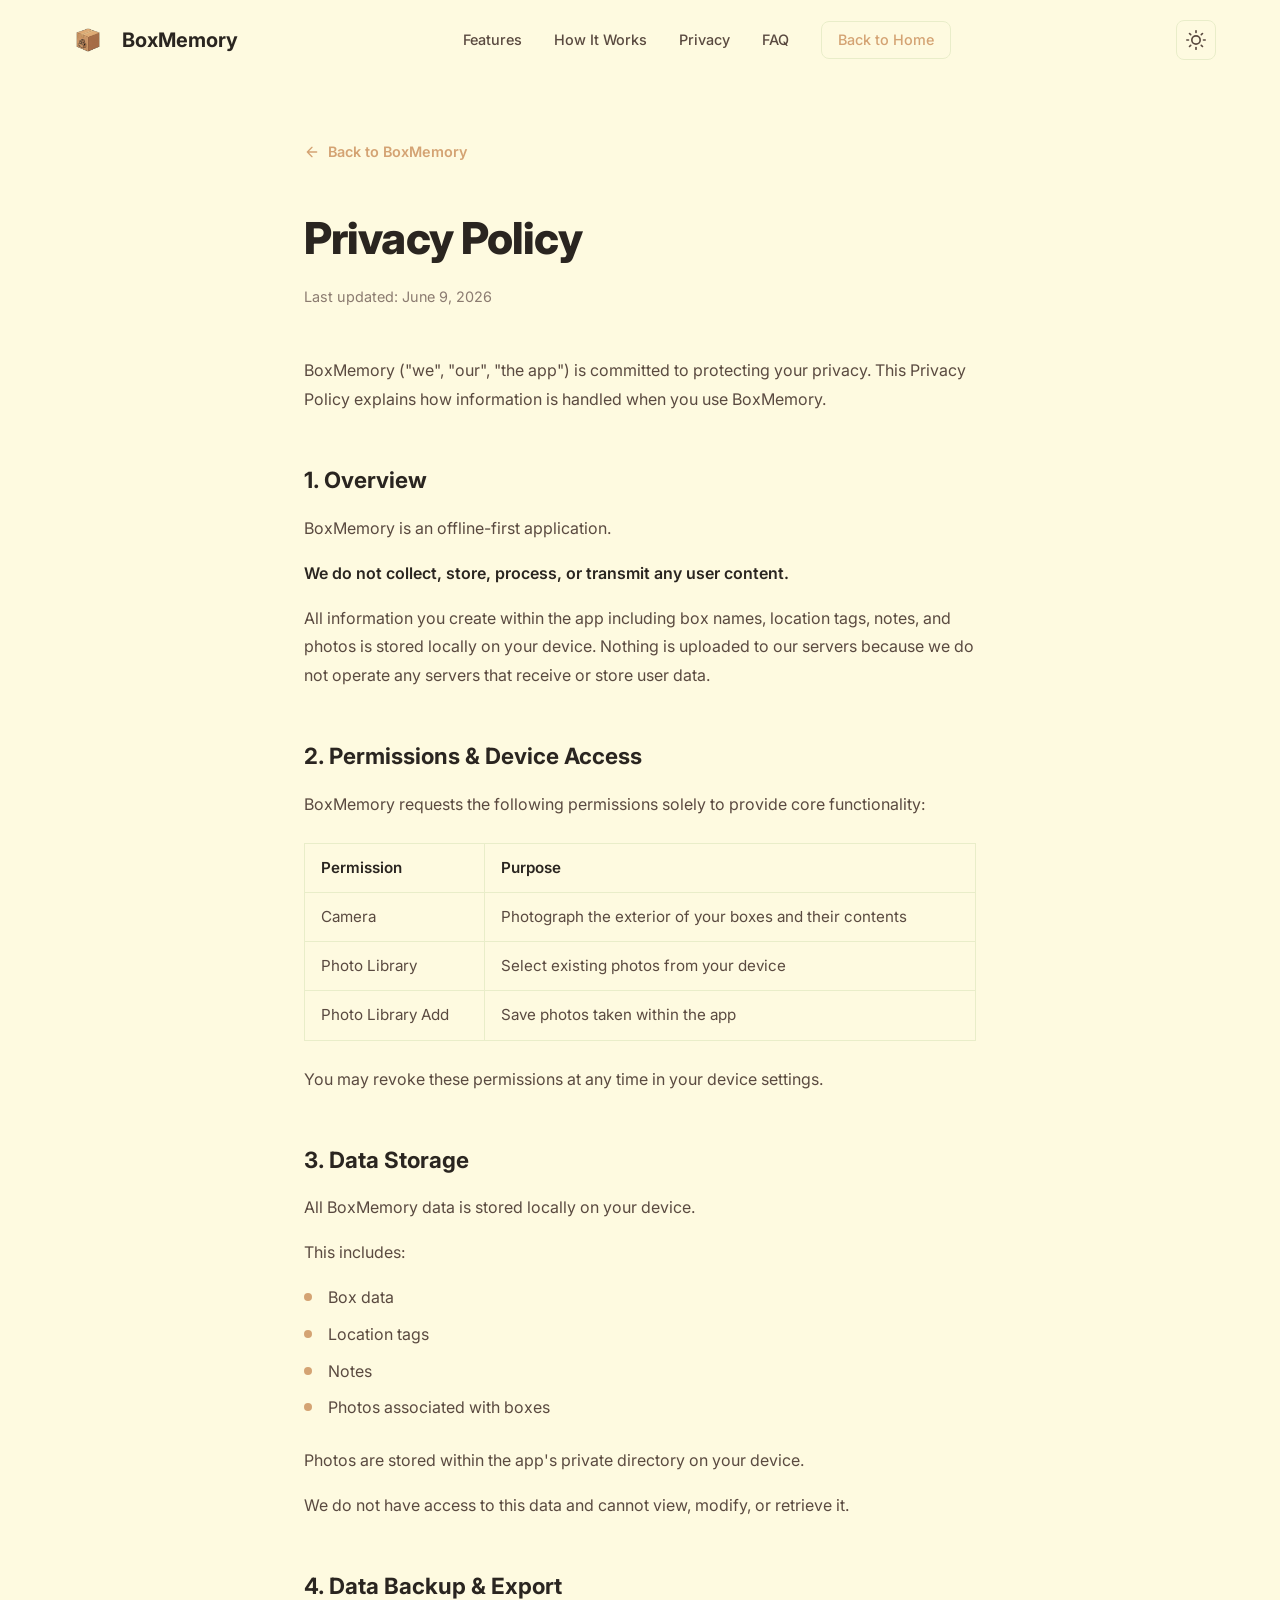
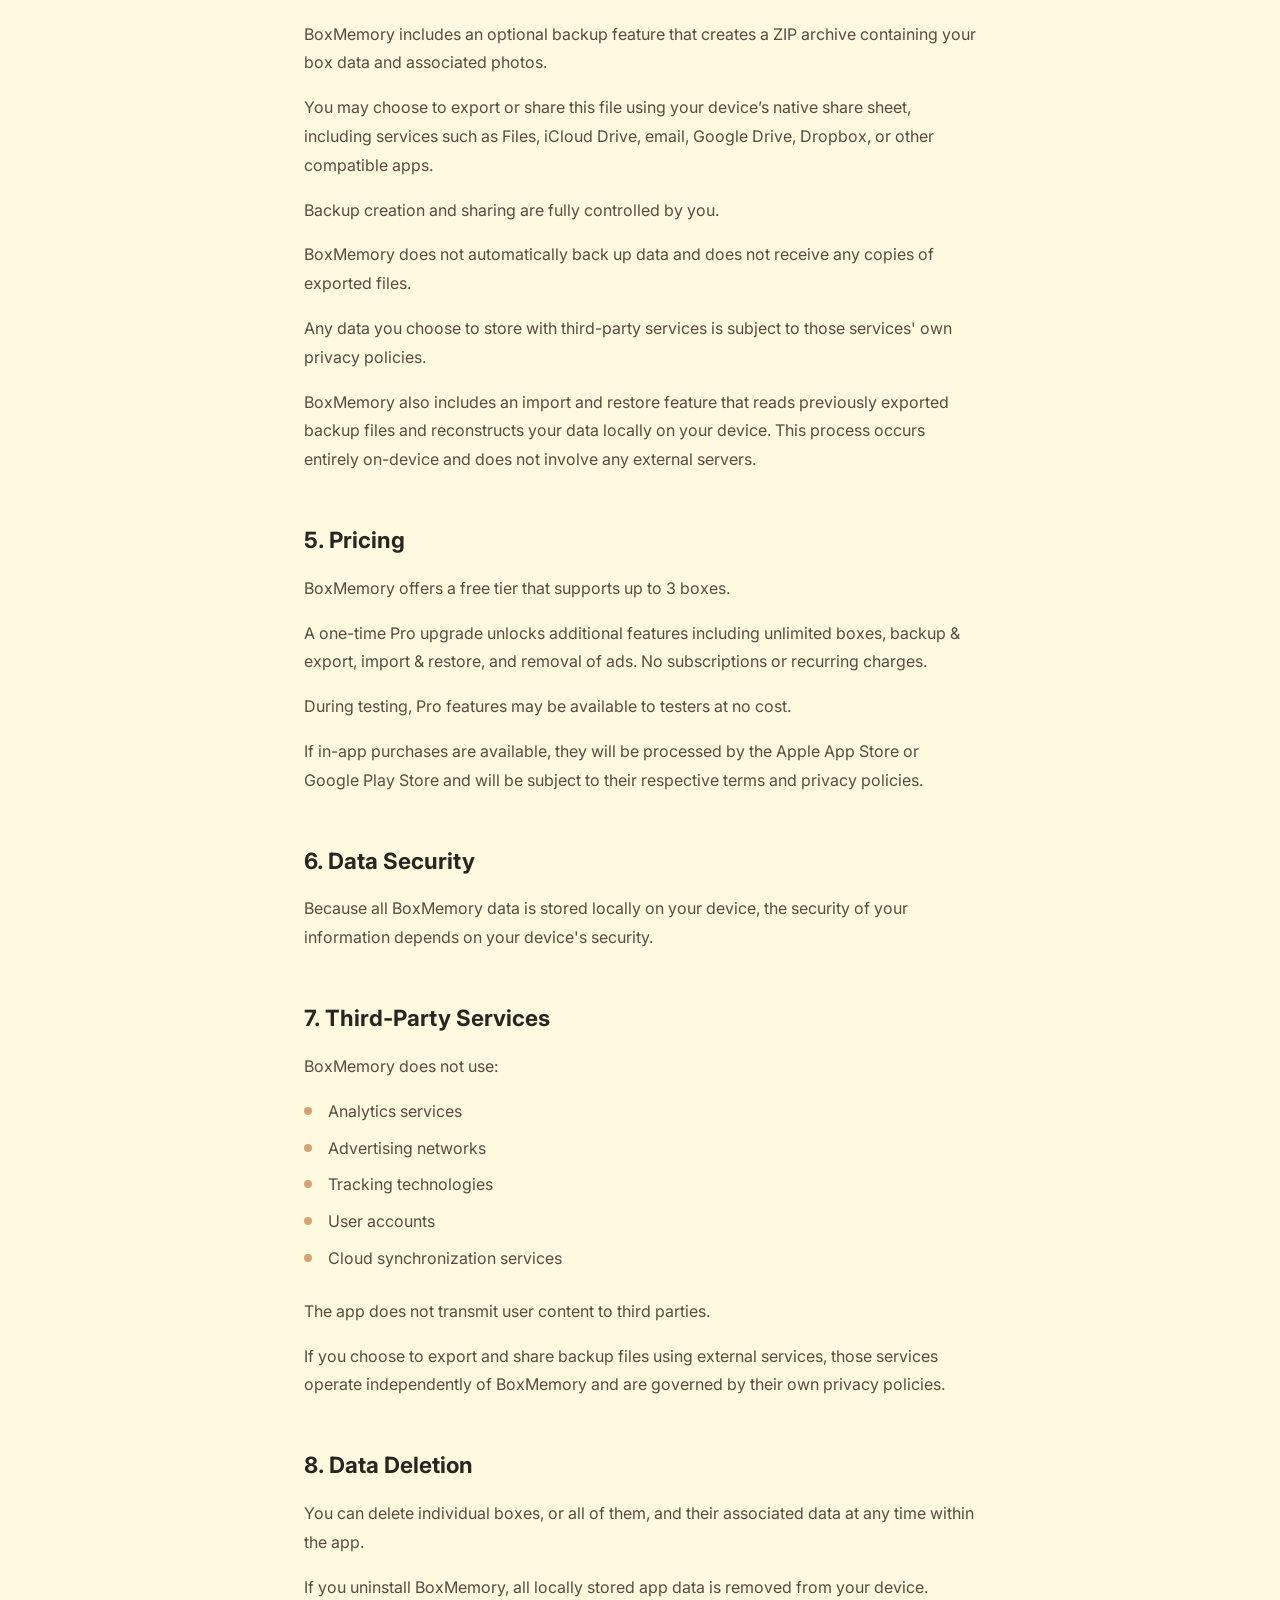
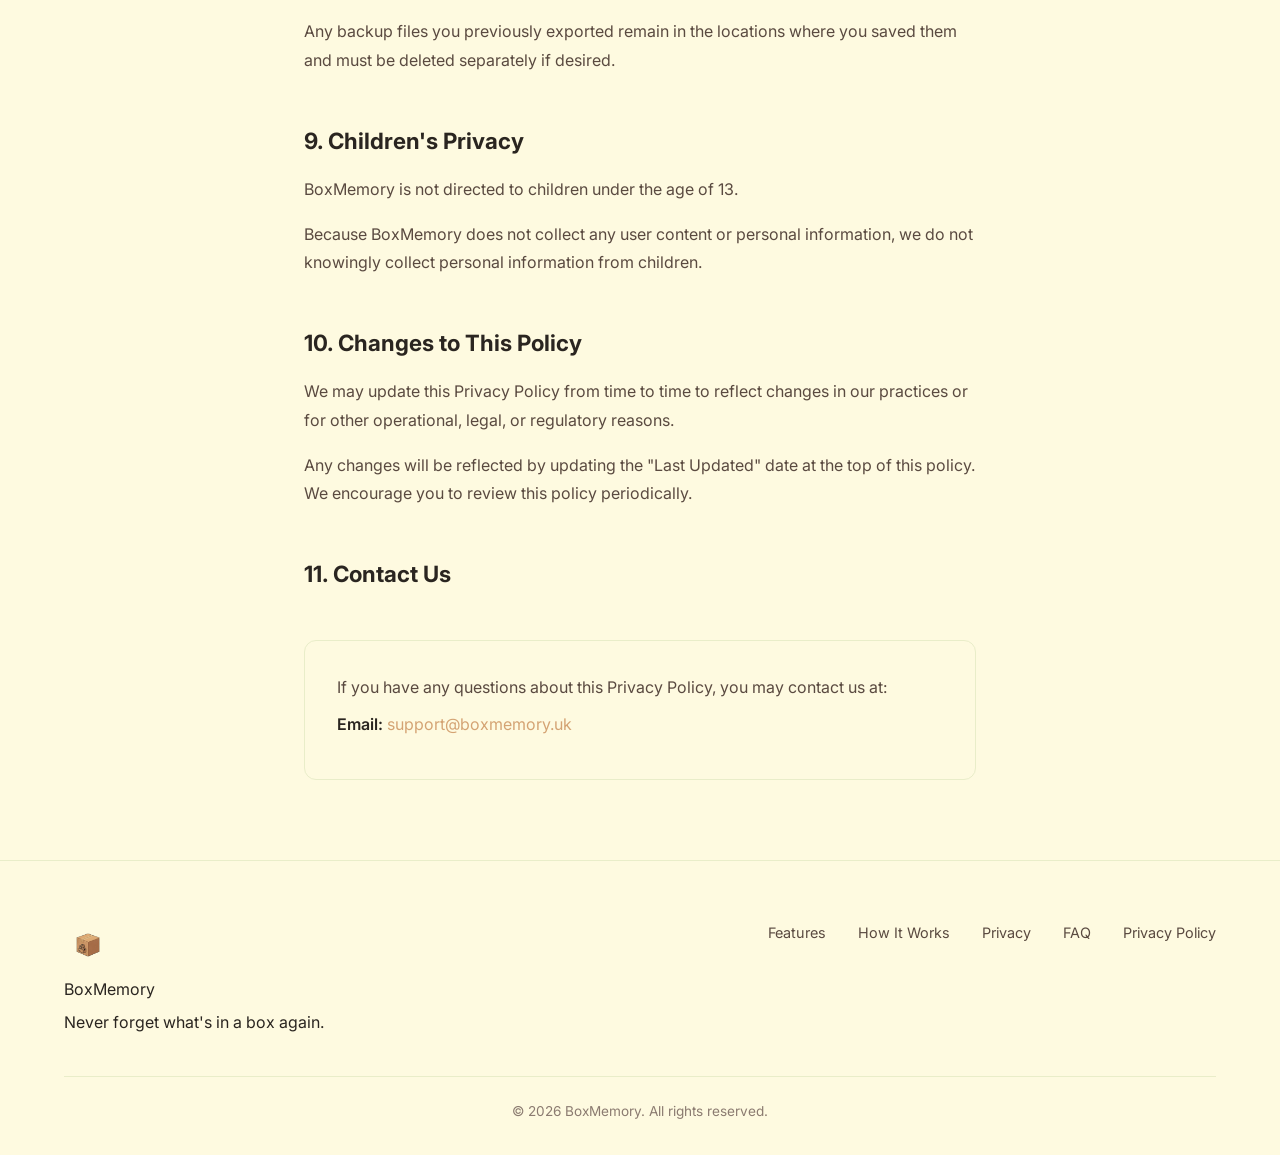
==== commit 73431c8c: "privacy policy updated" ====
--- a/privacy-policy.html
+++ b/privacy-policy.html
@@ -197,16 +197,19 @@
             </a>
 
             <h1 class="privacy-policy-title">Privacy Policy</h1>
-            <p class="privacy-policy-updated">Last updated: June 5, 2026</p>
+            <p class="privacy-policy-updated">Last updated: June 9, 2026</p>
 
             <div class="privacy-policy-content">
-                <p>BoxMemory ("we", "our", "the app") is committed to protecting your privacy. This Privacy Policy explains how we collect, use, and share information when you use our mobile application.</p>
+                <p>BoxMemory ("we", "our", "the app") is committed to protecting your privacy. This Privacy Policy explains how information is handled when you use BoxMemory.</p>
 
                 <h2>1. Overview</h2>
-                <p>We do <strong>not</strong> collect, store, or transmit any personal data. BoxMemory is an <strong>offline-first</strong> application. All data you create within the app — including box names, location tags, notes, and photos — is stored <strong>exclusively on your personal device</strong>. No data is ever sent to our servers or any third-party service.</p>
+                <p>BoxMemory is an offline-first application.</p>
+                <p><strong>We do not collect, store, process, or transmit any user content.</strong></p> 
+                <p>All information you create within the app including box names, location tags, notes, and photos is stored locally on your device. Nothing is uploaded to our servers because we do not operate any servers that receive or store user data.</p>
+
 
                 <h2>2. Permissions &amp; Device Access</h2>
-                <p>The app requests the following permissions, all of which are used solely for core functionality:</p>
+                <p>BoxMemory requests the following permissions solely to provide core functionality:</p>
                 <table>
                     <thead>
                         <tr>
@@ -221,7 +224,7 @@
                         </tr>
                         <tr>
                             <td>Photo Library</td>
-                            <td>Attach existing photos from your device to boxes</td>
+                            <td>Select existing photos from your device</td>
                         </tr>
                         <tr>
                             <td>Photo Library Add</td>
@@ -229,49 +232,69 @@
                         </tr>
                     </tbody>
                 </table>
-                <p>You may revoke any of these permissions in your device settings at any time.</p>
+                <p>You may revoke these permissions at any time in your device settings.</p>
 
                 <h2>3. Data Storage</h2>
+                <p>All BoxMemory data is stored locally on your device.</p>
+                <p>This includes:</p>
                 <ul>
-                    <li>Box data (names, locations, notes, timestamps) is stored locally using AsyncStorage on your device.</li>
-                    <li>Photos are stored in the app's private document directory on your device.</li>
-                    <li>Custom location tags are stored locally on your device.</li>
-                    <li>All data remains on your device and is <strong>never uploaded</strong> anywhere.</li>
+                    <li>Box data</li>
+                    <li>Location tags</li>
+                    <li>Notes</li>
+                    <li>Photos associated with boxes</li>
                 </ul>
+                <p>Photos are stored within the app's private directory on your device.</p>
+                <p>We do not have access to this data and cannot view, modify, or retrieve it.</p>
 
                 <h2>4. Data Backup &amp; Export</h2>
-                <p>The app includes a built-in backup feature that:</p>
+                <p>BoxMemory includes an optional backup feature that creates a ZIP archive containing your box data and associated photos.</p>
+                <p>You may choose to export or share this file using your device’s native share sheet, including services such as Files, iCloud Drive, email, Google Drive, Dropbox, or other compatible apps.</p>
+                <p>Backup creation and sharing are fully controlled by you.</p>
+                <p>BoxMemory does not automatically back up data and does not receive any copies of exported files.</p>
+                <p>Any data you choose to store with third-party services is subject to those services' own privacy policies.</p>
+                <p>BoxMemory also includes an import and restore feature that reads previously exported backup files and reconstructs your data locally on your device. This process occurs entirely on-device and does not involve any external servers.</p>
+
+
+               
+                <h2>5. Pricing</h2>
+                <p>BoxMemory offers a free tier that supports up to 3 boxes.</p>
+                <p>A one-time Pro upgrade unlocks additional features including unlimited boxes, backup & export, import & restore, and removal of ads. No subscriptions or recurring charges.</p>
+                <p>During testing, Pro features may be available to testers at no cost.</p>
+                <p>If in-app purchases are available, they will be processed by the Apple App Store or Google Play Store and will be subject to their respective terms and privacy policies.</p>
+
+                <h2>6. Data Security</h2>
+                <p>Because all BoxMemory data is stored locally on your device, the security of your information depends on your device's security.</p>
+
+                <h2>7. Third-Party Services</h2>
+                <p>BoxMemory does not use:</p>
                 <ul>
-                    <li>Compresses your box data and photos into a ZIP file.</li>
-                    <li>Allows you to <strong>optionally</strong> share that file using your device's native share sheet (Files, iCloud, email, or any app that accepts files).</li>
+                    <li>Analytics services</li>
+                    <li>Advertising networks</li>
+                    <li>Tracking technologies</li>
+                    <li>User accounts</li>
+                    <li>Cloud synchronization services</li>
                 </ul>
-                <p>This is a <strong>user-initiated action</strong> — we do not automatically back up your data. Any data shared to cloud services is done so directly by you through your device's system share sheet, and is subject to those services' respective privacy policies.</p>
-                <p>The app also includes an <strong>import &amp; restore</strong> feature that reads a previously exported ZIP file from your device and reconstructs your box data and photos locally. This process occurs entirely on your device — no data is transmitted to external servers.</p>
-
-                <h2>5. Freemium Model</h2>
-                <p>BoxMemory offers a free tier with up to 3 boxes. A one-time purchase (Pro upgrade) unlocks unlimited boxes, backup & export, and removes ads. No subscriptions or recurring charges.</p>
-                <p>If the Pro upgrade involves in-app purchases, those transactions are processed by the respective app store (Apple App Store or Google Play Store) and are subject to their terms and privacy policies.</p>
-
-                <h2>6. Third-Party Services</h2>
-                <p>BoxMemory does not use any third-party analytics, advertising, or tracking services.</p>
-                <p>The backup feature uses your device's native share sheet to let you save or send your backup file to cloud storage services (such as Files, iCloud, email, Google Drive, or Dropbox) of your choice. These integrations are controlled entirely by you, and we do not access, store, or transmit your cloud credentials.</p>
-
-                <h2>7. Data Deletion</h2>
-                <ul>
-                    <li><strong>Individual boxes:</strong> Delete specific boxes from within the app.</li>
-                    <li><strong>All data:</strong> Uninstalling the app removes all stored data from your device.</li>
-                    <li><strong>Photos:</strong> Photos taken within the app are stored in the app's private directory and are removed upon uninstallation.</li>
-                </ul>
-
-                <h2>8. Children's Privacy</h2>
-                <p>BoxMemory is not directed to children under the age of 13. We do not knowingly collect personal information from children.</p>
-
-                <h2>9. Changes to This Policy</h2>
-                <p>We may update this Privacy Policy from time to time. We will notify you of any changes by posting the new policy on our website and updating the "Last updated" date.</p>
-
-                <h2>10. Contact Us</h2>
+                <p>The app does not transmit user content to third parties.</p>
+                <p>If you choose to export and share backup files using external services, those services operate independently of BoxMemory and are governed by their own privacy policies.</p>
+
+
+                <h2>8. Data Deletion</h2>
+                <p>You can delete individual boxes, or all of them, and their associated data at any time within the app.</p>
+                <p>If you uninstall BoxMemory, all locally stored app data is removed from your device.</p>
+                <p>Any backup files you previously exported remain in the locations where you saved them and must be deleted separately if desired.</p>
+
+
+                <h2>9. Children's Privacy</h2>
+                <p>BoxMemory is not directed to children under the age of 13.</p>
+                <p>Because BoxMemory does not collect any user content or personal information, we do not knowingly collect personal information from children.</p>
+
+                <h2>10. Changes to This Policy</h2>
+                <p>We may update this Privacy Policy from time to time to reflect changes in our practices or for other operational, legal, or regulatory reasons.</p>
+                <p>Any changes will be reflected by updating the "Last Updated" date at the top of this policy. We encourage you to review this policy periodically.</p>
+
+                <h2>11. Contact Us</h2>
                 <div class="privacy-policy-contact">
-                    <p>If you have any questions, please contact us at:</p>
+                    <p>If you have any questions about this Privacy Policy, you may contact us at:</p>
                     <p><strong>Email:</strong> <a href="mailto:support@boxmemory.uk">support@boxmemory.uk</a></p>
                 </div>
             </div>
